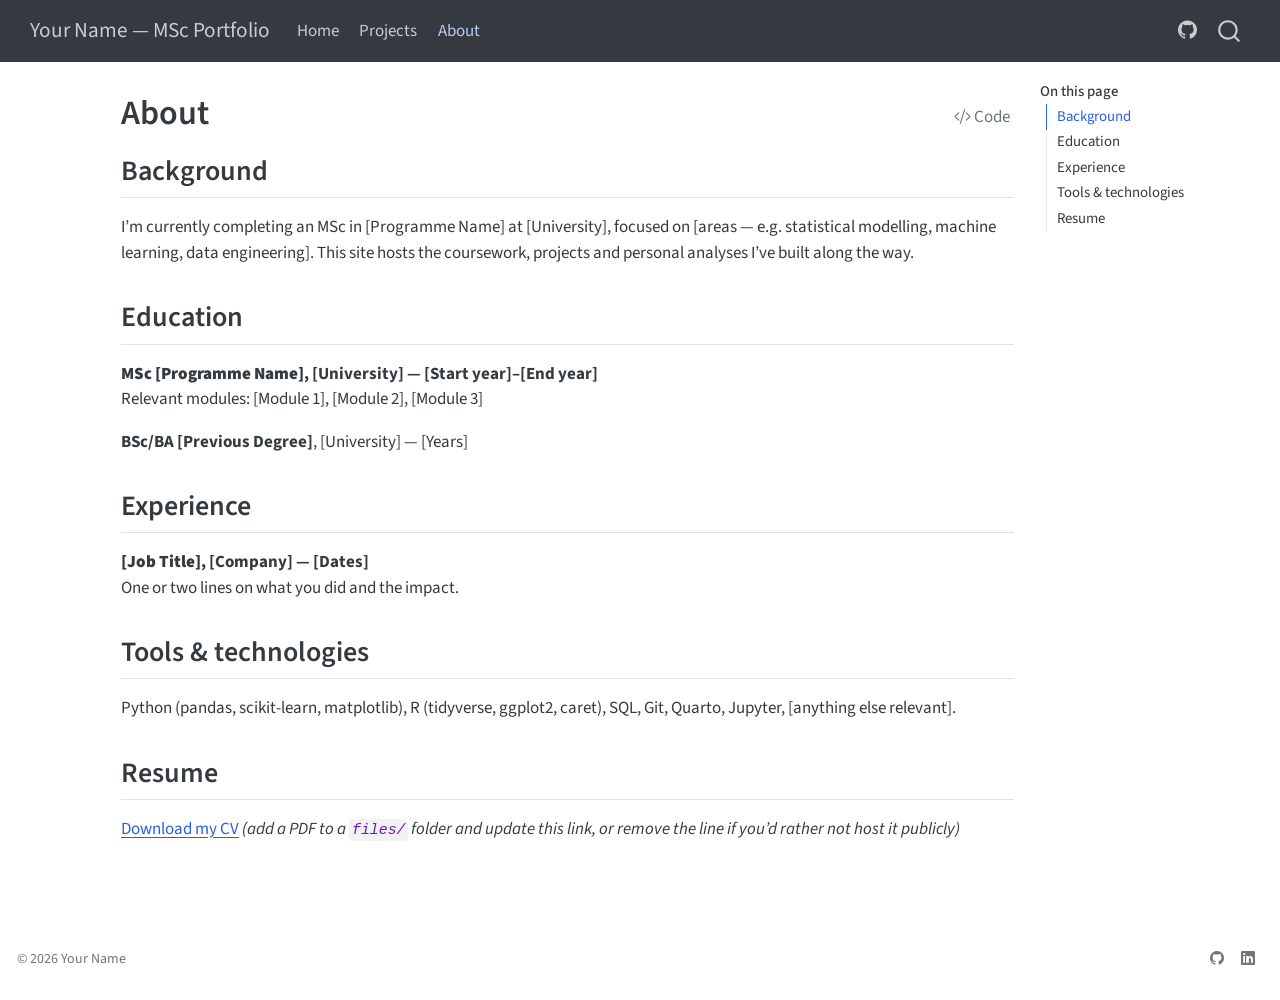
==== about.html @ 07002c4c "deploy: 230a7172c3627ade59c143beaa0183e820499faa" ====
<!DOCTYPE html>
<html xmlns="http://www.w3.org/1999/xhtml" lang="en" xml:lang="en"><head>

<meta charset="utf-8">
<meta name="generator" content="quarto-1.9.38">

<meta name="viewport" content="width=device-width, initial-scale=1.0, user-scalable=yes">


<title>About – Your Name — MSc Portfolio</title>
<style>
/* Default styles provided by pandoc.
** See https://pandoc.org/MANUAL.html#variables-for-html for config info.
*/
code{white-space: pre-wrap;}
span.smallcaps{font-variant: small-caps;}
div.columns{display: flex; gap: min(4vw, 1.5em);}
div.column{flex: auto; overflow-x: auto;}
div.hanging-indent{margin-left: 1.5em; text-indent: -1.5em;}
ul.task-list{list-style: none;}
ul.task-list li input[type="checkbox"] {
  width: 0.8em;
  margin: 0 0.8em 0.2em -1em; /* quarto-specific, see https://github.com/quarto-dev/quarto-cli/issues/4556 */ 
  vertical-align: middle;
}
/* CSS for syntax highlighting */
html { -webkit-text-size-adjust: 100%; }
pre > code.sourceCode { white-space: pre; position: relative; }
pre > code.sourceCode > span { display: inline-block; line-height: 1.25; }
pre > code.sourceCode > span:empty { height: 1.2em; }
.sourceCode { overflow: visible; }
code.sourceCode > span { color: inherit; text-decoration: inherit; }
div.sourceCode { margin: 1em 0; }
pre.sourceCode { margin: 0; }
@media screen {
div.sourceCode { overflow: auto; }
}
@media print {
pre > code.sourceCode { white-space: pre-wrap; }
pre > code.sourceCode > span { text-indent: -5em; padding-left: 5em; }
}
pre.numberSource code
  { counter-reset: source-line 0; }
pre.numberSource code > span
  { position: relative; left: -4em; counter-increment: source-line; }
pre.numberSource code > span > a:first-child::before
  { content: counter(source-line);
    position: relative; left: -1em; text-align: right; vertical-align: baseline;
    border: none; display: inline-block;
    -webkit-touch-callout: none; -webkit-user-select: none;
    -khtml-user-select: none; -moz-user-select: none;
    -ms-user-select: none; user-select: none;
    padding: 0 4px; width: 4em;
  }
pre.numberSource { margin-left: 3em;  padding-left: 4px; }
div.sourceCode
  {   }
@media screen {
pre > code.sourceCode > span > a:first-child::before { text-decoration: underline; }
}
</style>


<script src="site_libs/quarto-nav/quarto-nav.js"></script>
<script src="site_libs/quarto-nav/headroom.min.js"></script>
<script src="site_libs/clipboard/clipboard.min.js"></script>
<script src="site_libs/quarto-search/autocomplete.umd.js"></script>
<script src="site_libs/quarto-search/fuse.min.js"></script>
<script src="site_libs/quarto-search/quarto-search.js"></script>
<meta name="quarto:offset" content="./">
<link href="./favicon.ico" rel="icon">
<script src="site_libs/quarto-html/quarto.js" type="module"></script>
<script src="site_libs/quarto-html/tabsets/tabsets.js" type="module"></script>
<script src="site_libs/quarto-html/popper.min.js"></script>
<script src="site_libs/quarto-html/tippy.umd.min.js"></script>
<script src="site_libs/quarto-html/anchor.min.js"></script>
<link href="site_libs/quarto-html/tippy.css" rel="stylesheet">
<link href="site_libs/quarto-html/quarto-syntax-highlighting-15634bcf2e68342d4ad2dfa704d543f6.css" rel="stylesheet" id="quarto-text-highlighting-styles">
<script src="site_libs/bootstrap/bootstrap.min.js"></script>
<link href="site_libs/bootstrap/bootstrap-icons.css" rel="stylesheet">
<link href="site_libs/bootstrap/bootstrap-1cf01ab4e45a01369d44c11ec43123f9.min.css" rel="stylesheet" append-hash="true" id="quarto-bootstrap" data-mode="light">
<script id="quarto-search-options" type="application/json">{
  "location": "navbar",
  "copy-button": false,
  "collapse-after": 3,
  "panel-placement": "end",
  "type": "overlay",
  "limit": 50,
  "keyboard-shortcut": [
    "f",
    "/",
    "s"
  ],
  "show-item-context": false,
  "language": {
    "search-no-results-text": "No results",
    "search-matching-documents-text": "matching documents",
    "search-copy-link-title": "Copy link to search",
    "search-hide-matches-text": "Hide additional matches",
    "search-more-match-text": "more match in this document",
    "search-more-matches-text": "more matches in this document",
    "search-clear-button-title": "Clear",
    "search-text-placeholder": "",
    "search-detached-cancel-button-title": "Cancel",
    "search-submit-button-title": "Submit",
    "search-label": "Search"
  }
}</script>
<style>html{ scroll-behavior: smooth; }</style>


<link rel="stylesheet" href="styles.css">
</head>

<body class="nav-fixed quarto-light">

<div id="quarto-search-results"></div>
  <header id="quarto-header" class="headroom fixed-top">
    <nav class="navbar navbar-expand-lg " data-bs-theme="dark">
      <div class="navbar-container container-fluid">
      <div class="navbar-brand-container mx-auto">
    <a class="navbar-brand" href="./index.html">
    <span class="navbar-title">Your Name — MSc Portfolio</span>
    </a>
  </div>
            <div id="quarto-search" class="" title="Search"></div>
          <button class="navbar-toggler" type="button" data-bs-toggle="collapse" data-bs-target="#navbarCollapse" aria-controls="navbarCollapse" role="menu" aria-expanded="false" aria-label="Toggle navigation" onclick="if (window.quartoToggleHeadroom) { window.quartoToggleHeadroom(); }">
  <span class="navbar-toggler-icon"></span>
</button>
          <div class="collapse navbar-collapse" id="navbarCollapse">
            <ul class="navbar-nav navbar-nav-scroll me-auto">
  <li class="nav-item">
    <a class="nav-link" href="./index.html"> 
<span class="menu-text">Home</span></a>
  </li>  
  <li class="nav-item">
    <a class="nav-link" href="./projects.html"> 
<span class="menu-text">Projects</span></a>
  </li>  
  <li class="nav-item">
    <a class="nav-link active" href="./about.html" aria-current="page"> 
<span class="menu-text">About</span></a>
  </li>  
</ul>
            <ul class="navbar-nav navbar-nav-scroll ms-auto">
  <li class="nav-item compact">
    <a class="nav-link" href="https://github.com/YOUR-GH-USERNAME/YOUR-REPO-NAME"> <i class="bi bi-github" role="img" aria-label="GitHub repo">
</i> 
<span class="menu-text"></span></a>
  </li>  
</ul>
          </div> <!-- /navcollapse -->
            <div class="quarto-navbar-tools">
</div>
      </div> <!-- /container-fluid -->
    </nav>
</header>
<!-- content -->
<div id="quarto-content" class="quarto-container page-columns page-rows-contents page-layout-article page-navbar">
<!-- sidebar -->
<!-- margin-sidebar -->
    <div id="quarto-margin-sidebar" class="sidebar margin-sidebar">
        <nav id="TOC" role="doc-toc" class="toc-active">
    <h2 id="toc-title">On this page</h2>
   
  <ul>
  <li><a href="#background" id="toc-background" class="nav-link active" data-scroll-target="#background">Background</a></li>
  <li><a href="#education" id="toc-education" class="nav-link" data-scroll-target="#education">Education</a></li>
  <li><a href="#experience" id="toc-experience" class="nav-link" data-scroll-target="#experience">Experience</a></li>
  <li><a href="#tools-technologies" id="toc-tools-technologies" class="nav-link" data-scroll-target="#tools-technologies">Tools &amp; technologies</a></li>
  <li><a href="#resume" id="toc-resume" class="nav-link" data-scroll-target="#resume">Resume</a></li>
  </ul>
</nav>
    </div>
<!-- main -->
<main class="content" id="quarto-document-content">

<header id="title-block-header" class="quarto-title-block default">
<div class="quarto-title">
<div class="quarto-title-block"><div><h1 class="title">About</h1><button type="button" class="btn code-tools-button" id="quarto-code-tools-source"><i class="bi"></i> Code</button></div></div>
</div>



<div class="quarto-title-meta">

    
  
    
  </div>
  


</header>


<section id="background" class="level2">
<h2 class="anchored" data-anchor-id="background">Background</h2>
<p>I’m currently completing an MSc in [Programme Name] at [University], focused on [areas — e.g.&nbsp;statistical modelling, machine learning, data engineering]. This site hosts the coursework, projects and personal analyses I’ve built along the way.</p>
</section>
<section id="education" class="level2">
<h2 class="anchored" data-anchor-id="education">Education</h2>
<dl>
<dt><strong>MSc [Programme Name]</strong>, [University] — [Start year]–[End year]</dt>
<dd>
Relevant modules: [Module 1], [Module 2], [Module 3]
</dd>
</dl>
<p><strong>BSc/BA [Previous Degree]</strong>, [University] — [Years]</p>
</section>
<section id="experience" class="level2">
<h2 class="anchored" data-anchor-id="experience">Experience</h2>
<dl>
<dt><strong>[Job Title]</strong>, [Company] — [Dates]</dt>
<dd>
One or two lines on what you did and the impact.
</dd>
</dl>
</section>
<section id="tools-technologies" class="level2">
<h2 class="anchored" data-anchor-id="tools-technologies">Tools &amp; technologies</h2>
<p>Python (pandas, scikit-learn, matplotlib), R (tidyverse, ggplot2, caret), SQL, Git, Quarto, Jupyter, [anything else relevant].</p>
</section>
<section id="resume" class="level2">
<h2 class="anchored" data-anchor-id="resume">Resume</h2>
<p><a href="files/cv.pdf">Download my CV</a> <em>(add a PDF to a <code>files/</code> folder and update this link, or remove the line if you’d rather not host it publicly)</em></p>


<!-- -->

</section>

</main> <!-- /main -->
<script id="quarto-html-after-body" type="application/javascript">
  window.document.addEventListener("DOMContentLoaded", function (event) {
    const icon = "";
    const anchorJS = new window.AnchorJS();
    anchorJS.options = {
      placement: 'right',
      icon: icon
    };
    anchorJS.add('.anchored');
    const isCodeAnnotation = (el) => {
      for (const clz of el.classList) {
        if (clz.startsWith('code-annotation-')) {                     
          return true;
        }
      }
      return false;
    }
    const onCopySuccess = function(e) {
      // button target
      const button = e.trigger;
      // don't keep focus
      button.blur();
      // flash "checked"
      button.classList.add('code-copy-button-checked');
      var currentTitle = button.getAttribute("title");
      button.setAttribute("title", "Copied!");
      let tooltip;
      if (window.bootstrap) {
        button.setAttribute("data-bs-toggle", "tooltip");
        button.setAttribute("data-bs-placement", "left");
        button.setAttribute("data-bs-title", "Copied!");
        tooltip = new bootstrap.Tooltip(button, 
          { trigger: "manual", 
            customClass: "code-copy-button-tooltip",
            offset: [0, -8]});
        tooltip.show();    
      }
      setTimeout(function() {
        if (tooltip) {
          tooltip.hide();
          button.removeAttribute("data-bs-title");
          button.removeAttribute("data-bs-toggle");
          button.removeAttribute("data-bs-placement");
        }
        button.setAttribute("title", currentTitle);
        button.classList.remove('code-copy-button-checked');
      }, 1000);
      // clear code selection
      e.clearSelection();
    }
    const getTextToCopy = function(trigger) {
      const outerScaffold = trigger.parentElement.cloneNode(true);
      const codeEl = outerScaffold.querySelector('code');
      for (const childEl of codeEl.children) {
        if (isCodeAnnotation(childEl)) {
          childEl.remove();
        }
      }
      return codeEl.innerText;
    }
    const clipboard = new window.ClipboardJS('.code-copy-button:not([data-in-quarto-modal])', {
      text: getTextToCopy
    });
    clipboard.on('success', onCopySuccess);
    if (window.document.getElementById('quarto-embedded-source-code-modal')) {
      const clipboardModal = new window.ClipboardJS('.code-copy-button[data-in-quarto-modal]', {
        text: getTextToCopy,
        container: window.document.getElementById('quarto-embedded-source-code-modal')
      });
      clipboardModal.on('success', onCopySuccess);
    }
    const viewSource = window.document.getElementById('quarto-view-source') ||
                       window.document.getElementById('quarto-code-tools-source');
    if (viewSource) {
      const sourceUrl = viewSource.getAttribute("data-quarto-source-url");
      viewSource.addEventListener("click", function(e) {
        if (sourceUrl) {
          // rstudio viewer pane
          if (/\bcapabilities=\b/.test(window.location)) {
            window.open(sourceUrl);
          } else {
            window.location.href = sourceUrl;
          }
        } else {
          const modal = new bootstrap.Modal(document.getElementById('quarto-embedded-source-code-modal'));
          modal.show();
        }
        return false;
      });
    }
    function toggleCodeHandler(show) {
      return function(e) {
        const detailsSrc = window.document.querySelectorAll(".cell > details > .sourceCode");
        for (let i=0; i<detailsSrc.length; i++) {
          const details = detailsSrc[i].parentElement;
          if (show) {
            details.open = true;
          } else {
            details.removeAttribute("open");
          }
        }
        const cellCodeDivs = window.document.querySelectorAll(".cell > .sourceCode");
        const fromCls = show ? "hidden" : "unhidden";
        const toCls = show ? "unhidden" : "hidden";
        for (let i=0; i<cellCodeDivs.length; i++) {
          const codeDiv = cellCodeDivs[i];
          if (codeDiv.classList.contains(fromCls)) {
            codeDiv.classList.remove(fromCls);
            codeDiv.classList.add(toCls);
          } 
        }
        return false;
      }
    }
    const hideAllCode = window.document.getElementById("quarto-hide-all-code");
    if (hideAllCode) {
      hideAllCode.addEventListener("click", toggleCodeHandler(false));
    }
    const showAllCode = window.document.getElementById("quarto-show-all-code");
    if (showAllCode) {
      showAllCode.addEventListener("click", toggleCodeHandler(true));
    }
      var localhostRegex = new RegExp(/^(?:http|https):\/\/localhost\:?[0-9]*\//);
      var mailtoRegex = new RegExp(/^mailto:/);
        var filterRegex = new RegExp("https:\/\/YOUR-GH-USERNAME\.github\.io\/YOUR-REPO-NAME");
      var isInternal = (href) => {
          return filterRegex.test(href) || localhostRegex.test(href) || mailtoRegex.test(href);
      }
      // Inspect non-navigation links and adorn them if external
     var links = window.document.querySelectorAll('a[href]:not(.nav-link):not(.navbar-brand):not(.toc-action):not(.sidebar-link):not(.sidebar-item-toggle):not(.pagination-link):not(.no-external):not([aria-hidden]):not(.dropdown-item):not(.quarto-navigation-tool):not(.about-link)');
      for (var i=0; i<links.length; i++) {
        const link = links[i];
        if (!isInternal(link.href)) {
          // undo the damage that might have been done by quarto-nav.js in the case of
          // links that we want to consider external
          if (link.dataset.originalHref !== undefined) {
            link.href = link.dataset.originalHref;
          }
        }
      }
    function tippyHover(el, contentFn, onTriggerFn, onUntriggerFn) {
      const config = {
        allowHTML: true,
        maxWidth: 500,
        delay: 100,
        arrow: false,
        appendTo: function(el) {
            return el.parentElement;
        },
        interactive: true,
        interactiveBorder: 10,
        theme: 'quarto',
        placement: 'bottom-start',
      };
      if (contentFn) {
        config.content = contentFn;
      }
      if (onTriggerFn) {
        config.onTrigger = onTriggerFn;
      }
      if (onUntriggerFn) {
        config.onUntrigger = onUntriggerFn;
      }
      window.tippy(el, config); 
    }
    const noterefs = window.document.querySelectorAll('a[role="doc-noteref"]');
    for (var i=0; i<noterefs.length; i++) {
      const ref = noterefs[i];
      tippyHover(ref, function() {
        // use id or data attribute instead here
        let href = ref.getAttribute('data-footnote-href') || ref.getAttribute('href');
        try { href = new URL(href).hash; } catch {}
        const id = href.replace(/^#\/?/, "");
        const note = window.document.getElementById(id);
        if (note) {
          return note.innerHTML;
        } else {
          return "";
        }
      });
    }
    const xrefs = window.document.querySelectorAll('a.quarto-xref');
    const processXRef = (id, note) => {
      // Strip column container classes
      const stripColumnClz = (el) => {
        el.classList.remove("page-full", "page-columns");
        if (el.children) {
          for (const child of el.children) {
            stripColumnClz(child);
          }
        }
      }
      stripColumnClz(note)
      if (id === null || id.startsWith('sec-')) {
        // Special case sections, only their first couple elements
        const container = document.createElement("div");
        if (note.children && note.children.length > 2) {
          container.appendChild(note.children[0].cloneNode(true));
          for (let i = 1; i < note.children.length; i++) {
            const child = note.children[i];
            if (child.tagName === "P" && child.innerText === "") {
              continue;
            } else {
              container.appendChild(child.cloneNode(true));
              break;
            }
          }
          if (window.Quarto?.typesetMath) {
            window.Quarto.typesetMath(container);
          }
          return container.innerHTML
        } else {
          if (window.Quarto?.typesetMath) {
            window.Quarto.typesetMath(note);
          }
          return note.innerHTML;
        }
      } else {
        // Remove any anchor links if they are present
        const anchorLink = note.querySelector('a.anchorjs-link');
        if (anchorLink) {
          anchorLink.remove();
        }
        if (window.Quarto?.typesetMath) {
          window.Quarto.typesetMath(note);
        }
        if (note.classList.contains("callout")) {
          return note.outerHTML;
        } else {
          return note.innerHTML;
        }
      }
    }
    for (var i=0; i<xrefs.length; i++) {
      const xref = xrefs[i];
      tippyHover(xref, undefined, function(instance) {
        instance.disable();
        let url = xref.getAttribute('href');
        let hash = undefined; 
        if (url.startsWith('#')) {
          hash = url;
        } else {
          try { hash = new URL(url).hash; } catch {}
        }
        if (hash) {
          const id = hash.replace(/^#\/?/, "");
          const note = window.document.getElementById(id);
          if (note !== null) {
            try {
              const html = processXRef(id, note.cloneNode(true));
              instance.setContent(html);
            } finally {
              instance.enable();
              instance.show();
            }
          } else {
            // See if we can fetch this
            fetch(url.split('#')[0])
            .then(res => res.text())
            .then(html => {
              const parser = new DOMParser();
              const htmlDoc = parser.parseFromString(html, "text/html");
              const note = htmlDoc.getElementById(id);
              if (note !== null) {
                const html = processXRef(id, note);
                instance.setContent(html);
              } 
            }).finally(() => {
              instance.enable();
              instance.show();
            });
          }
        } else {
          // See if we can fetch a full url (with no hash to target)
          // This is a special case and we should probably do some content thinning / targeting
          fetch(url)
          .then(res => res.text())
          .then(html => {
            const parser = new DOMParser();
            const htmlDoc = parser.parseFromString(html, "text/html");
            const note = htmlDoc.querySelector('main.content');
            if (note !== null) {
              // This should only happen for chapter cross references
              // (since there is no id in the URL)
              // remove the first header
              if (note.children.length > 0 && note.children[0].tagName === "HEADER") {
                note.children[0].remove();
              }
              const html = processXRef(null, note);
              instance.setContent(html);
            } 
          }).finally(() => {
            instance.enable();
            instance.show();
          });
        }
      }, function(instance) {
      });
    }
        let selectedAnnoteEl;
        const selectorForAnnotation = ( cell, annotation) => {
          let cellAttr = 'data-code-cell="' + cell + '"';
          let lineAttr = 'data-code-annotation="' +  annotation + '"';
          const selector = 'span[' + cellAttr + '][' + lineAttr + ']';
          return selector;
        }
        const selectCodeLines = (annoteEl) => {
          const doc = window.document;
          const targetCell = annoteEl.getAttribute("data-target-cell");
          const targetAnnotation = annoteEl.getAttribute("data-target-annotation");
          const annoteSpan = window.document.querySelector(selectorForAnnotation(targetCell, targetAnnotation));
          const lines = annoteSpan.getAttribute("data-code-lines").split(",");
          const lineIds = lines.map((line) => {
            return targetCell + "-" + line;
          })
          let top = null;
          let height = null;
          let parent = null;
          if (lineIds.length > 0) {
              //compute the position of the single el (top and bottom and make a div)
              const el = window.document.getElementById(lineIds[0]);
              top = el.offsetTop;
              height = el.offsetHeight;
              parent = el.parentElement.parentElement;
            if (lineIds.length > 1) {
              const lastEl = window.document.getElementById(lineIds[lineIds.length - 1]);
              const bottom = lastEl.offsetTop + lastEl.offsetHeight;
              height = bottom - top;
            }
            if (top !== null && height !== null && parent !== null) {
              // cook up a div (if necessary) and position it 
              let div = window.document.getElementById("code-annotation-line-highlight");
              if (div === null) {
                div = window.document.createElement("div");
                div.setAttribute("id", "code-annotation-line-highlight");
                div.style.position = 'absolute';
                parent.appendChild(div);
              }
              div.style.top = top - 2 + "px";
              div.style.height = height + 4 + "px";
              div.style.left = 0;
              let gutterDiv = window.document.getElementById("code-annotation-line-highlight-gutter");
              if (gutterDiv === null) {
                gutterDiv = window.document.createElement("div");
                gutterDiv.setAttribute("id", "code-annotation-line-highlight-gutter");
                gutterDiv.style.position = 'absolute';
                const codeCell = window.document.getElementById(targetCell);
                const gutter = codeCell.querySelector('.code-annotation-gutter');
                gutter.appendChild(gutterDiv);
              }
              gutterDiv.style.top = top - 2 + "px";
              gutterDiv.style.height = height + 4 + "px";
            }
            selectedAnnoteEl = annoteEl;
          }
        };
        const unselectCodeLines = () => {
          const elementsIds = ["code-annotation-line-highlight", "code-annotation-line-highlight-gutter"];
          elementsIds.forEach((elId) => {
            const div = window.document.getElementById(elId);
            if (div) {
              div.remove();
            }
          });
          selectedAnnoteEl = undefined;
        };
          // Handle positioning of the toggle
      window.addEventListener(
        "resize",
        throttle(() => {
          elRect = undefined;
          if (selectedAnnoteEl) {
            selectCodeLines(selectedAnnoteEl);
          }
        }, 10)
      );
      function throttle(fn, ms) {
      let throttle = false;
      let timer;
        return (...args) => {
          if(!throttle) { // first call gets through
              fn.apply(this, args);
              throttle = true;
          } else { // all the others get throttled
              if(timer) clearTimeout(timer); // cancel #2
              timer = setTimeout(() => {
                fn.apply(this, args);
                timer = throttle = false;
              }, ms);
          }
        };
      }
        // Attach click handler to the DT
        const annoteDls = window.document.querySelectorAll('dt[data-target-cell]');
        for (const annoteDlNode of annoteDls) {
          annoteDlNode.addEventListener('click', (event) => {
            const clickedEl = event.target;
            if (clickedEl !== selectedAnnoteEl) {
              unselectCodeLines();
              const activeEl = window.document.querySelector('dt[data-target-cell].code-annotation-active');
              if (activeEl) {
                activeEl.classList.remove('code-annotation-active');
              }
              selectCodeLines(clickedEl);
              clickedEl.classList.add('code-annotation-active');
            } else {
              // Unselect the line
              unselectCodeLines();
              clickedEl.classList.remove('code-annotation-active');
            }
          });
        }
    const findCites = (el) => {
      const parentEl = el.parentElement;
      if (parentEl) {
        const cites = parentEl.dataset.cites;
        if (cites) {
          return {
            el,
            cites: cites.split(' ')
          };
        } else {
          return findCites(el.parentElement)
        }
      } else {
        return undefined;
      }
    };
    var bibliorefs = window.document.querySelectorAll('a[role="doc-biblioref"]');
    for (var i=0; i<bibliorefs.length; i++) {
      const ref = bibliorefs[i];
      const citeInfo = findCites(ref);
      if (citeInfo) {
        tippyHover(citeInfo.el, function() {
          var popup = window.document.createElement('div');
          citeInfo.cites.forEach(function(cite) {
            var citeDiv = window.document.createElement('div');
            citeDiv.classList.add('hanging-indent');
            citeDiv.classList.add('csl-entry');
            var biblioDiv = window.document.getElementById('ref-' + cite);
            if (biblioDiv) {
              citeDiv.innerHTML = biblioDiv.innerHTML;
            }
            popup.appendChild(citeDiv);
          });
          return popup.innerHTML;
        });
      }
    }
  });
  </script><div class="modal fade" id="quarto-embedded-source-code-modal" tabindex="-1" aria-labelledby="quarto-embedded-source-code-modal-label" aria-hidden="true"><div class="modal-dialog modal-dialog-scrollable"><div class="modal-content"><div class="modal-header"><h5 class="modal-title" id="quarto-embedded-source-code-modal-label">Source Code</h5><button class="btn-close" data-bs-dismiss="modal"></button></div><div class="modal-body"><div class="">
<div class="code-copy-outer-scaffold"><div class="sourceCode" id="cb1" data-shortcodes="false"><pre class="sourceCode markdown code-with-copy"><code class="sourceCode markdown"><span id="cb1-1"><a href="#cb1-1" aria-hidden="true" tabindex="-1"></a><span class="co">---</span></span>
<span id="cb1-2"><a href="#cb1-2" aria-hidden="true" tabindex="-1"></a><span class="an">title:</span><span class="co"> "About"</span></span>
<span id="cb1-3"><a href="#cb1-3" aria-hidden="true" tabindex="-1"></a><span class="co">---</span></span>
<span id="cb1-4"><a href="#cb1-4" aria-hidden="true" tabindex="-1"></a></span>
<span id="cb1-5"><a href="#cb1-5" aria-hidden="true" tabindex="-1"></a><span class="fu">## Background</span></span>
<span id="cb1-6"><a href="#cb1-6" aria-hidden="true" tabindex="-1"></a></span>
<span id="cb1-7"><a href="#cb1-7" aria-hidden="true" tabindex="-1"></a>I'm currently completing an MSc in <span class="co">[</span><span class="ot">Programme Name</span><span class="co">]</span> at <span class="co">[</span><span class="ot">University</span><span class="co">]</span>, focused</span>
<span id="cb1-8"><a href="#cb1-8" aria-hidden="true" tabindex="-1"></a>on <span class="co">[</span><span class="ot">areas — e.g. statistical modelling, machine learning, data engineering</span><span class="co">]</span>.</span>
<span id="cb1-9"><a href="#cb1-9" aria-hidden="true" tabindex="-1"></a>This site hosts the coursework, projects and personal analyses I've built</span>
<span id="cb1-10"><a href="#cb1-10" aria-hidden="true" tabindex="-1"></a>along the way.</span>
<span id="cb1-11"><a href="#cb1-11" aria-hidden="true" tabindex="-1"></a></span>
<span id="cb1-12"><a href="#cb1-12" aria-hidden="true" tabindex="-1"></a><span class="fu">## Education</span></span>
<span id="cb1-13"><a href="#cb1-13" aria-hidden="true" tabindex="-1"></a></span>
<span id="cb1-14"><a href="#cb1-14" aria-hidden="true" tabindex="-1"></a>**MSc [Programme Name]**, <span class="co">[</span><span class="ot">University</span><span class="co">]</span> — <span class="co">[</span><span class="ot">Start year</span><span class="co">]</span>–<span class="co">[</span><span class="ot">End year</span><span class="co">]</span></span>
<span id="cb1-15"><a href="#cb1-15" aria-hidden="true" tabindex="-1"></a>: Relevant modules: <span class="co">[</span><span class="ot">Module 1</span><span class="co">]</span>, <span class="co">[</span><span class="ot">Module 2</span><span class="co">]</span>, <span class="co">[</span><span class="ot">Module 3</span><span class="co">]</span></span>
<span id="cb1-16"><a href="#cb1-16" aria-hidden="true" tabindex="-1"></a></span>
<span id="cb1-17"><a href="#cb1-17" aria-hidden="true" tabindex="-1"></a>**BSc/BA [Previous Degree]**, <span class="co">[</span><span class="ot">University</span><span class="co">]</span> — <span class="co">[</span><span class="ot">Years</span><span class="co">]</span></span>
<span id="cb1-18"><a href="#cb1-18" aria-hidden="true" tabindex="-1"></a></span>
<span id="cb1-19"><a href="#cb1-19" aria-hidden="true" tabindex="-1"></a><span class="fu">## Experience</span></span>
<span id="cb1-20"><a href="#cb1-20" aria-hidden="true" tabindex="-1"></a></span>
<span id="cb1-21"><a href="#cb1-21" aria-hidden="true" tabindex="-1"></a>**[Job Title]**, <span class="co">[</span><span class="ot">Company</span><span class="co">]</span> — <span class="co">[</span><span class="ot">Dates</span><span class="co">]</span></span>
<span id="cb1-22"><a href="#cb1-22" aria-hidden="true" tabindex="-1"></a>: One or two lines on what you did and the impact.</span>
<span id="cb1-23"><a href="#cb1-23" aria-hidden="true" tabindex="-1"></a></span>
<span id="cb1-24"><a href="#cb1-24" aria-hidden="true" tabindex="-1"></a><span class="fu">## Tools &amp; technologies</span></span>
<span id="cb1-25"><a href="#cb1-25" aria-hidden="true" tabindex="-1"></a></span>
<span id="cb1-26"><a href="#cb1-26" aria-hidden="true" tabindex="-1"></a>Python (pandas, scikit-learn, matplotlib), R (tidyverse, ggplot2, caret),</span>
<span id="cb1-27"><a href="#cb1-27" aria-hidden="true" tabindex="-1"></a>SQL, Git, Quarto, Jupyter, <span class="co">[</span><span class="ot">anything else relevant</span><span class="co">]</span>.</span>
<span id="cb1-28"><a href="#cb1-28" aria-hidden="true" tabindex="-1"></a></span>
<span id="cb1-29"><a href="#cb1-29" aria-hidden="true" tabindex="-1"></a><span class="fu">## Resume</span></span>
<span id="cb1-30"><a href="#cb1-30" aria-hidden="true" tabindex="-1"></a></span>
<span id="cb1-31"><a href="#cb1-31" aria-hidden="true" tabindex="-1"></a><span class="co">[</span><span class="ot">Download my CV</span><span class="co">](files/cv.pdf)</span> *(add a PDF to a <span class="in">`files/`</span> folder and update</span>
<span id="cb1-32"><a href="#cb1-32" aria-hidden="true" tabindex="-1"></a>this link, or remove the line if you'd rather not host it publicly)*</span></code></pre></div><button title="Copy to Clipboard" class="code-copy-button" data-in-quarto-modal=""><i class="bi"></i></button></div>
</div></div></div></div></div>
</div> <!-- /content -->
<footer class="footer">
  <div class="nav-footer">
    <div class="nav-footer-left">
<p>© 2026 Your Name</p>
</div>   
    <div class="nav-footer-center">
      &nbsp;
    </div>
    <div class="nav-footer-right">
      <ul class="footer-items list-unstyled">
    <li class="nav-item compact">
    <a class="nav-link" href="https://github.com/YOUR-GH-USERNAME">
      <i class="bi bi-github" role="img">
</i> 
    </a>
  </li>  
    <li class="nav-item compact">
    <a class="nav-link" href="https://linkedin.com/in/YOUR-LINKEDIN">
      <i class="bi bi-linkedin" role="img">
</i> 
    </a>
  </li>  
</ul>
    </div>
  </div>
</footer>




<script src="site_libs/quarto-html/zenscroll-min.js"></script>
</body></html>
---- site_libs/quarto-html/tippy.css ----
.tippy-box[data-animation=fade][data-state=hidden]{opacity:0}[data-tippy-root]{max-width:calc(100vw - 10px)}.tippy-box{position:relative;background-color:#333;color:#fff;border-radius:4px;font-size:14px;line-height:1.4;white-space:normal;outline:0;transition-property:transform,visibility,opacity}.tippy-box[data-placement^=top]>.tippy-arrow{bottom:0}.tippy-box[data-placement^=top]>.tippy-arrow:before{bottom:-7px;left:0;border-width:8px 8px 0;border-top-color:initial;transform-origin:center top}.tippy-box[data-placement^=bottom]>.tippy-arrow{top:0}.tippy-box[data-placement^=bottom]>.tippy-arrow:before{top:-7px;left:0;border-width:0 8px 8px;border-bottom-color:initial;transform-origin:center bottom}.tippy-box[data-placement^=left]>.tippy-arrow{right:0}.tippy-box[data-placement^=left]>.tippy-arrow:before{border-width:8px 0 8px 8px;border-left-color:initial;right:-7px;transform-origin:center left}.tippy-box[data-placement^=right]>.tippy-arrow{left:0}.tippy-box[data-placement^=right]>.tippy-arrow:before{left:-7px;border-width:8px 8px 8px 0;border-right-color:initial;transform-origin:center right}.tippy-box[data-inertia][data-state=visible]{transition-timing-function:cubic-bezier(.54,1.5,.38,1.11)}.tippy-arrow{width:16px;height:16px;color:#333}.tippy-arrow:before{content:"";position:absolute;border-color:transparent;border-style:solid}.tippy-content{position:relative;padding:5px 9px;z-index:1}
---- site_libs/quarto-html/quarto-syntax-highlighting-15634bcf2e68342d4ad2dfa704d543f6.css ----
/* quarto syntax highlight colors */
:root {
  --quarto-hl-ot-color: #003B4F;
  --quarto-hl-at-color: #657422;
  --quarto-hl-ss-color: #20794D;
  --quarto-hl-an-color: #5E5E5E;
  --quarto-hl-fu-color: #4758AB;
  --quarto-hl-st-color: #20794D;
  --quarto-hl-cf-color: #003B4F;
  --quarto-hl-op-color: #5E5E5E;
  --quarto-hl-er-color: #AD0000;
  --quarto-hl-bn-color: #AD0000;
  --quarto-hl-al-color: #AD0000;
  --quarto-hl-va-color: #111111;
  --quarto-hl-bu-color: inherit;
  --quarto-hl-ex-color: inherit;
  --quarto-hl-pp-color: #AD0000;
  --quarto-hl-in-color: #5E5E5E;
  --quarto-hl-vs-color: #20794D;
  --quarto-hl-wa-color: #5E5E5E;
  --quarto-hl-do-color: #5E5E5E;
  --quarto-hl-im-color: #00769E;
  --quarto-hl-ch-color: #20794D;
  --quarto-hl-dt-color: #AD0000;
  --quarto-hl-fl-color: #AD0000;
  --quarto-hl-co-color: #5E5E5E;
  --quarto-hl-cv-color: #5E5E5E;
  --quarto-hl-cn-color: #8f5902;
  --quarto-hl-sc-color: #5E5E5E;
  --quarto-hl-dv-color: #AD0000;
  --quarto-hl-kw-color: #003B4F;
}

/* other quarto variables */
:root {
  --quarto-font-monospace: SFMono-Regular, Menlo, Monaco, Consolas, "Liberation Mono", "Courier New", monospace;
}

/* syntax highlight based on Pandoc's rules */
pre > code.sourceCode > span {
  color: #003B4F;
}

code.sourceCode > span {
  color: #003B4F;
}

div.sourceCode,
div.sourceCode pre.sourceCode {
  color: #003B4F;
}

/* Normal */
code span {
  color: #003B4F;
}

/* Alert */
code span.al {
  color: #AD0000;
  font-style: inherit;
}

/* Annotation */
code span.an {
  color: #5E5E5E;
  font-style: inherit;
}

/* Attribute */
code span.at {
  color: #657422;
  font-style: inherit;
}

/* BaseN */
code span.bn {
  color: #AD0000;
  font-style: inherit;
}

/* BuiltIn */
code span.bu {
  font-style: inherit;
}

/* ControlFlow */
code span.cf {
  color: #003B4F;
  font-weight: bold;
  font-style: inherit;
}

/* Char */
code span.ch {
  color: #20794D;
  font-style: inherit;
}

/* Constant */
code span.cn {
  color: #8f5902;
  font-style: inherit;
}

/* Comment */
code span.co {
  color: #5E5E5E;
  font-style: inherit;
}

/* CommentVar */
code span.cv {
  color: #5E5E5E;
  font-style: italic;
}

/* Documentation */
code span.do {
  color: #5E5E5E;
  font-style: italic;
}

/* DataType */
code span.dt {
  color: #AD0000;
  font-style: inherit;
}

/* DecVal */
code span.dv {
  color: #AD0000;
  font-style: inherit;
}

/* Error */
code span.er {
  color: #AD0000;
  font-style: inherit;
}

/* Extension */
code span.ex {
  font-style: inherit;
}

/* Float */
code span.fl {
  color: #AD0000;
  font-style: inherit;
}

/* Function */
code span.fu {
  color: #4758AB;
  font-style: inherit;
}

/* Import */
code span.im {
  color: #00769E;
  font-style: inherit;
}

/* Information */
code span.in {
  color: #5E5E5E;
  font-style: inherit;
}

/* Keyword */
code span.kw {
  color: #003B4F;
  font-weight: bold;
  font-style: inherit;
}

/* Operator */
code span.op {
  color: #5E5E5E;
  font-style: inherit;
}

/* Other */
code span.ot {
  color: #003B4F;
  font-style: inherit;
}

/* Preprocessor */
code span.pp {
  color: #AD0000;
  font-style: inherit;
}

/* SpecialChar */
code span.sc {
  color: #5E5E5E;
  font-style: inherit;
}

/* SpecialString */
code span.ss {
  color: #20794D;
  font-style: inherit;
}

/* String */
code span.st {
  color: #20794D;
  font-style: inherit;
}

/* Variable */
code span.va {
  color: #111111;
  font-style: inherit;
}

/* VerbatimString */
code span.vs {
  color: #20794D;
  font-style: inherit;
}

/* Warning */
code span.wa {
  color: #5E5E5E;
  font-style: italic;
}

.prevent-inlining {
  content: "</";
}

/*# sourceMappingURL=f23921c56f73e400b49028c9186a1aa0.css.map */
---- styles.css ----
/* Small tweaks on top of the Cosmo theme */

.quarto-title-banner {
  padding-top: 2rem;
  padding-bottom: 2rem;
}

.quarto-listing .quarto-grid-item {
  border-radius: 8px;
  transition: box-shadow 0.15s ease-in-out;
}

.quarto-listing .quarto-grid-item:hover {
  box-shadow: 0 4px 14px rgba(0, 0, 0, 0.12);
}

main {
  max-width: 900px;
}

code {
  border-radius: 4px;
}
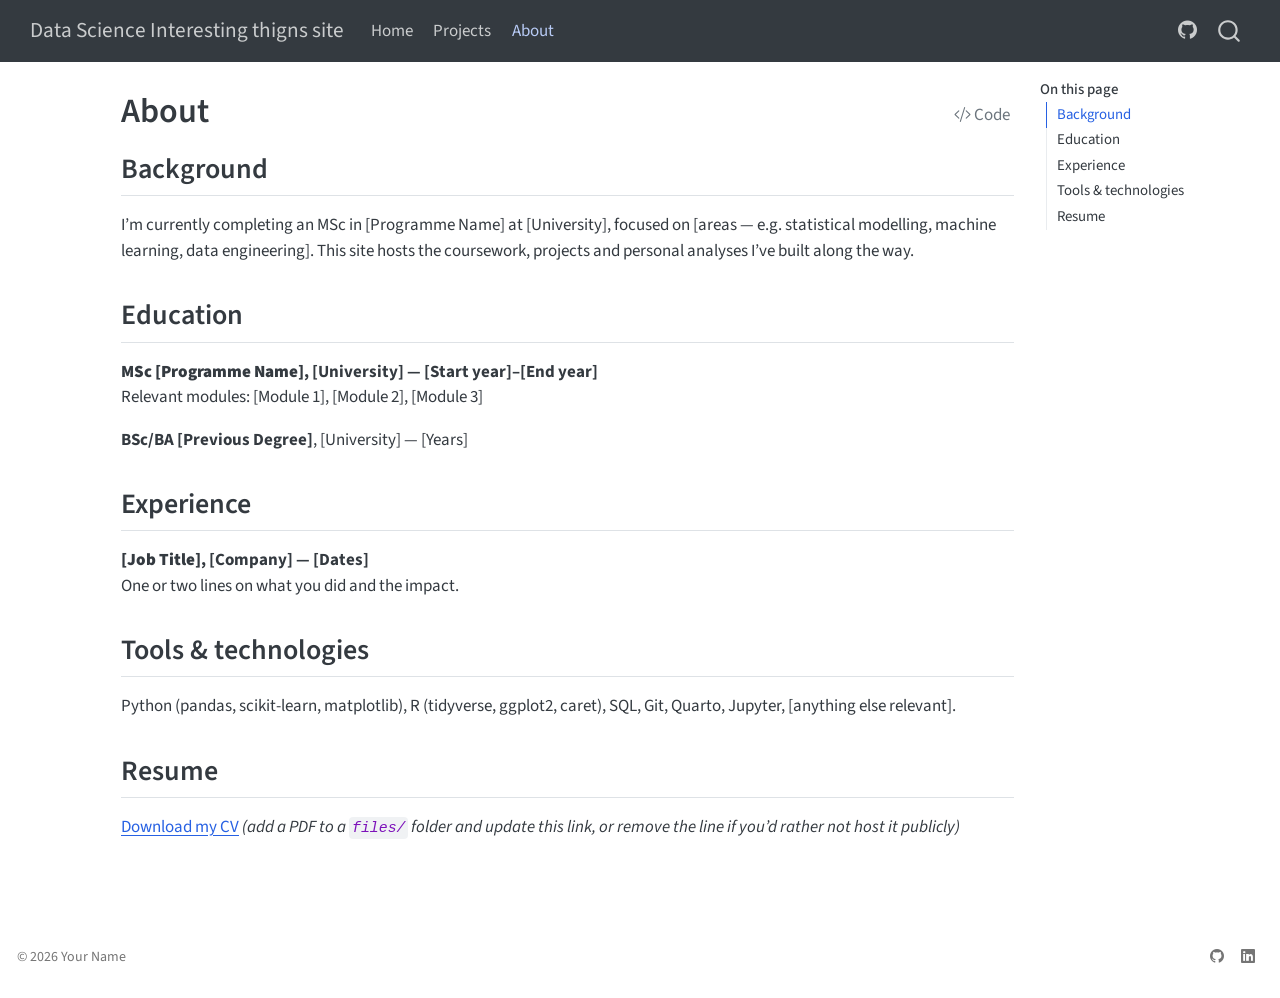
==== commit 496b82da: "deploy: 23251f3b9174a0a0a06a676dcccf8f87db3361f2" ====
--- a/about.html
+++ b/about.html
@@ -2,20 +2,23 @@
 <html xmlns="http://www.w3.org/1999/xhtml" lang="en" xml:lang="en"><head>
 
 <meta charset="utf-8">
-<meta name="generator" content="quarto-1.9.38">
+<meta name="generator" content="quarto-1.10.18">
 
 <meta name="viewport" content="width=device-width, initial-scale=1.0, user-scalable=yes">
 
 
-<title>About – Your Name — MSc Portfolio</title>
+<title>About – Data Science Interesting thigns site</title>
 <style>
 /* Default styles provided by pandoc.
 ** See https://pandoc.org/MANUAL.html#variables-for-html for config info.
 */
-code{white-space: pre-wrap;}
 span.smallcaps{font-variant: small-caps;}
-div.columns{display: flex; gap: min(4vw, 1.5em);}
-div.column{flex: auto; overflow-x: auto;}
+div.columns{display: flex; gap: 1.5em;}
+div.column{flex: auto;}
+@media screen {
+div.columns{gap: min(4vw, 1.5em);}
+div.column{overflow-x: auto;}
+}
 div.hanging-indent{margin-left: 1.5em; text-indent: -1.5em;}
 ul.task-list{list-style: none;}
 ul.task-list li input[type="checkbox"] {
@@ -68,17 +71,16 @@
 <script src="site_libs/quarto-search/fuse.min.js"></script>
 <script src="site_libs/quarto-search/quarto-search.js"></script>
 <meta name="quarto:offset" content="./">
-<link href="./favicon.ico" rel="icon">
 <script src="site_libs/quarto-html/quarto.js" type="module"></script>
 <script src="site_libs/quarto-html/tabsets/tabsets.js" type="module"></script>
 <script src="site_libs/quarto-html/popper.min.js"></script>
 <script src="site_libs/quarto-html/tippy.umd.min.js"></script>
 <script src="site_libs/quarto-html/anchor.min.js"></script>
 <link href="site_libs/quarto-html/tippy.css" rel="stylesheet">
-<link href="site_libs/quarto-html/quarto-syntax-highlighting-15634bcf2e68342d4ad2dfa704d543f6.css" rel="stylesheet" id="quarto-text-highlighting-styles">
+<link href="site_libs/quarto-html/quarto-syntax-highlighting-64a204ab8560d761af7679ceaba22944.css" rel="stylesheet" id="quarto-text-highlighting-styles">
 <script src="site_libs/bootstrap/bootstrap.min.js"></script>
 <link href="site_libs/bootstrap/bootstrap-icons.css" rel="stylesheet">
-<link href="site_libs/bootstrap/bootstrap-1cf01ab4e45a01369d44c11ec43123f9.min.css" rel="stylesheet" append-hash="true" id="quarto-bootstrap" data-mode="light">
+<link href="site_libs/bootstrap/bootstrap-d57f2d73581145ef48db94a814ca1f2d.min.css" rel="stylesheet" append-hash="true" id="quarto-bootstrap" data-mode="light">
 <script id="quarto-search-options" type="application/json">{
   "location": "navbar",
   "copy-button": false,
@@ -120,7 +122,7 @@
       <div class="navbar-container container-fluid">
       <div class="navbar-brand-container mx-auto">
     <a class="navbar-brand" href="./index.html">
-    <span class="navbar-title">Your Name — MSc Portfolio</span>
+    <span class="navbar-title">Data Science Interesting thigns site</span>
     </a>
   </div>
             <div id="quarto-search" class="" title="Search"></div>
@@ -144,7 +146,7 @@
 </ul>
             <ul class="navbar-nav navbar-nav-scroll ms-auto">
   <li class="nav-item compact">
-    <a class="nav-link" href="https://github.com/YOUR-GH-USERNAME/YOUR-REPO-NAME"> <i class="bi bi-github" role="img" aria-label="GitHub repo">
+    <a class="nav-link" href="https://github.com/eamonnk/datascience"> <i class="bi bi-github" role="img" aria-label="GitHub repo">
 </i> 
 <span class="menu-text"></span></a>
   </li>  
@@ -323,16 +325,16 @@
     }
     function toggleCodeHandler(show) {
       return function(e) {
-        const detailsSrc = window.document.querySelectorAll(".cell > details > .sourceCode");
-        for (let i=0; i<detailsSrc.length; i++) {
-          const details = detailsSrc[i].parentElement;
+        const cellDetails = window.document.querySelectorAll(".cell details.code-fold");
+        for (let i=0; i<cellDetails.length; i++) {
+          const details = cellDetails[i];
           if (show) {
             details.open = true;
           } else {
             details.removeAttribute("open");
           }
         }
-        const cellCodeDivs = window.document.querySelectorAll(".cell > .sourceCode");
+        const cellCodeDivs = window.document.querySelectorAll(".cell div.sourceCode.cell-code");
         const fromCls = show ? "hidden" : "unhidden";
         const toCls = show ? "unhidden" : "hidden";
         for (let i=0; i<cellCodeDivs.length; i++) {
@@ -355,7 +357,7 @@
     }
       var localhostRegex = new RegExp(/^(?:http|https):\/\/localhost\:?[0-9]*\//);
       var mailtoRegex = new RegExp(/^mailto:/);
-        var filterRegex = new RegExp("https:\/\/YOUR-GH-USERNAME\.github\.io\/YOUR-REPO-NAME");
+        var filterRegex = new RegExp("https:\/\/eamonnk\.github\.io\/datascience");
       var isInternal = (href) => {
           return filterRegex.test(href) || localhostRegex.test(href) || mailtoRegex.test(href);
       }
@@ -727,7 +729,7 @@
     <div class="nav-footer-right">
       <ul class="footer-items list-unstyled">
     <li class="nav-item compact">
-    <a class="nav-link" href="https://github.com/YOUR-GH-USERNAME">
+    <a class="nav-link" href="https://github.com/eamonnk">
       <i class="bi bi-github" role="img">
 </i> 
     </a>
--- a/site_libs/quarto-html/quarto-syntax-highlighting-64a204ab8560d761af7679ceaba22944.css
+++ b/site_libs/quarto-html/quarto-syntax-highlighting-64a204ab8560d761af7679ceaba22944.css
@@ -0,0 +1,236 @@
+/* quarto syntax highlight colors */
+:root {
+  --quarto-hl-ot-color: #003B4F;
+  --quarto-hl-at-color: #657422;
+  --quarto-hl-ss-color: #20794D;
+  --quarto-hl-an-color: #5E5E5E;
+  --quarto-hl-fu-color: #4758AB;
+  --quarto-hl-st-color: #20794D;
+  --quarto-hl-cf-color: #003B4F;
+  --quarto-hl-op-color: #5E5E5E;
+  --quarto-hl-er-color: #AD0000;
+  --quarto-hl-bn-color: #AD0000;
+  --quarto-hl-al-color: #AD0000;
+  --quarto-hl-va-color: #111111;
+  --quarto-hl-bu-color: inherit;
+  --quarto-hl-ex-color: inherit;
+  --quarto-hl-pp-color: #AD0000;
+  --quarto-hl-in-color: #5E5E5E;
+  --quarto-hl-vs-color: #20794D;
+  --quarto-hl-wa-color: #5E5E5E;
+  --quarto-hl-do-color: #5E5E5E;
+  --quarto-hl-im-color: #00769E;
+  --quarto-hl-ch-color: #20794D;
+  --quarto-hl-dt-color: #AD0000;
+  --quarto-hl-fl-color: #AD0000;
+  --quarto-hl-co-color: #5E5E5E;
+  --quarto-hl-cv-color: #5E5E5E;
+  --quarto-hl-cn-color: #8f5902;
+  --quarto-hl-sc-color: #5E5E5E;
+  --quarto-hl-dv-color: #AD0000;
+  --quarto-hl-kw-color: #003B4F;
+}
+
+/* other quarto variables */
+:root {
+  --quarto-font-monospace: SFMono-Regular, Menlo, Monaco, Consolas, "Liberation Mono", "Courier New", monospace;
+}
+
+/* syntax highlight based on Pandoc's rules */
+pre > code.sourceCode > span {
+  color: #003B4F;
+}
+
+code.sourceCode > span {
+  color: #003B4F;
+}
+
+div.sourceCode,
+div.sourceCode pre.sourceCode {
+  color: #003B4F;
+}
+
+/* Normal */
+code span {
+  color: #003B4F;
+}
+
+/* Alert */
+code span.al {
+  color: #AD0000;
+  font-style: inherit;
+}
+
+/* Annotation */
+code span.an {
+  color: #5E5E5E;
+  font-style: inherit;
+}
+
+/* Attribute */
+code span.at {
+  color: #657422;
+  font-style: inherit;
+}
+
+/* BaseN */
+code span.bn {
+  color: #AD0000;
+  font-style: inherit;
+}
+
+/* BuiltIn */
+code span.bu {
+  font-style: inherit;
+}
+
+/* ControlFlow */
+code span.cf {
+  color: #003B4F;
+  font-weight: bold;
+  font-style: inherit;
+}
+
+/* Char */
+code span.ch {
+  color: #20794D;
+  font-style: inherit;
+}
+
+/* Constant */
+code span.cn {
+  color: #8f5902;
+  font-style: inherit;
+}
+
+/* Comment */
+code span.co {
+  color: #5E5E5E;
+  font-style: inherit;
+}
+
+/* CommentVar */
+code span.cv {
+  color: #5E5E5E;
+  font-style: italic;
+}
+
+/* Documentation */
+code span.do {
+  color: #5E5E5E;
+  font-style: italic;
+}
+
+/* DataType */
+code span.dt {
+  color: #AD0000;
+  font-style: inherit;
+}
+
+/* DecVal */
+code span.dv {
+  color: #AD0000;
+  font-style: inherit;
+}
+
+/* Error */
+code span.er {
+  color: #AD0000;
+  font-style: inherit;
+}
+
+/* Extension */
+code span.ex {
+  font-style: inherit;
+}
+
+/* Float */
+code span.fl {
+  color: #AD0000;
+  font-style: inherit;
+}
+
+/* Function */
+code span.fu {
+  color: #4758AB;
+  font-style: inherit;
+}
+
+/* Import */
+code span.im {
+  color: #00769E;
+  font-style: inherit;
+}
+
+/* Information */
+code span.in {
+  color: #5E5E5E;
+  font-style: inherit;
+}
+
+/* Keyword */
+code span.kw {
+  color: #003B4F;
+  font-weight: bold;
+  font-style: inherit;
+}
+
+/* Operator */
+code span.op {
+  color: #5E5E5E;
+  font-style: inherit;
+}
+
+/* Other */
+code span.ot {
+  color: #003B4F;
+  font-style: inherit;
+}
+
+/* Preprocessor */
+code span.pp {
+  color: #AD0000;
+  font-style: inherit;
+}
+
+/* SpecialChar */
+code span.sc {
+  color: #5E5E5E;
+  font-style: inherit;
+}
+
+/* SpecialString */
+code span.ss {
+  color: #20794D;
+  font-style: inherit;
+}
+
+/* String */
+code span.st {
+  color: #20794D;
+  font-style: inherit;
+}
+
+/* Variable */
+code span.va {
+  color: #111111;
+  font-style: inherit;
+}
+
+/* VerbatimString */
+code span.vs {
+  color: #20794D;
+  font-style: inherit;
+}
+
+/* Warning */
+code span.wa {
+  color: #5E5E5E;
+  font-style: italic;
+}
+
+.prevent-inlining {
+  content: "</";
+}
+
+/*# sourceMappingURL=9d8d5bb603a83b8298b89080a598c93b.css.map */
